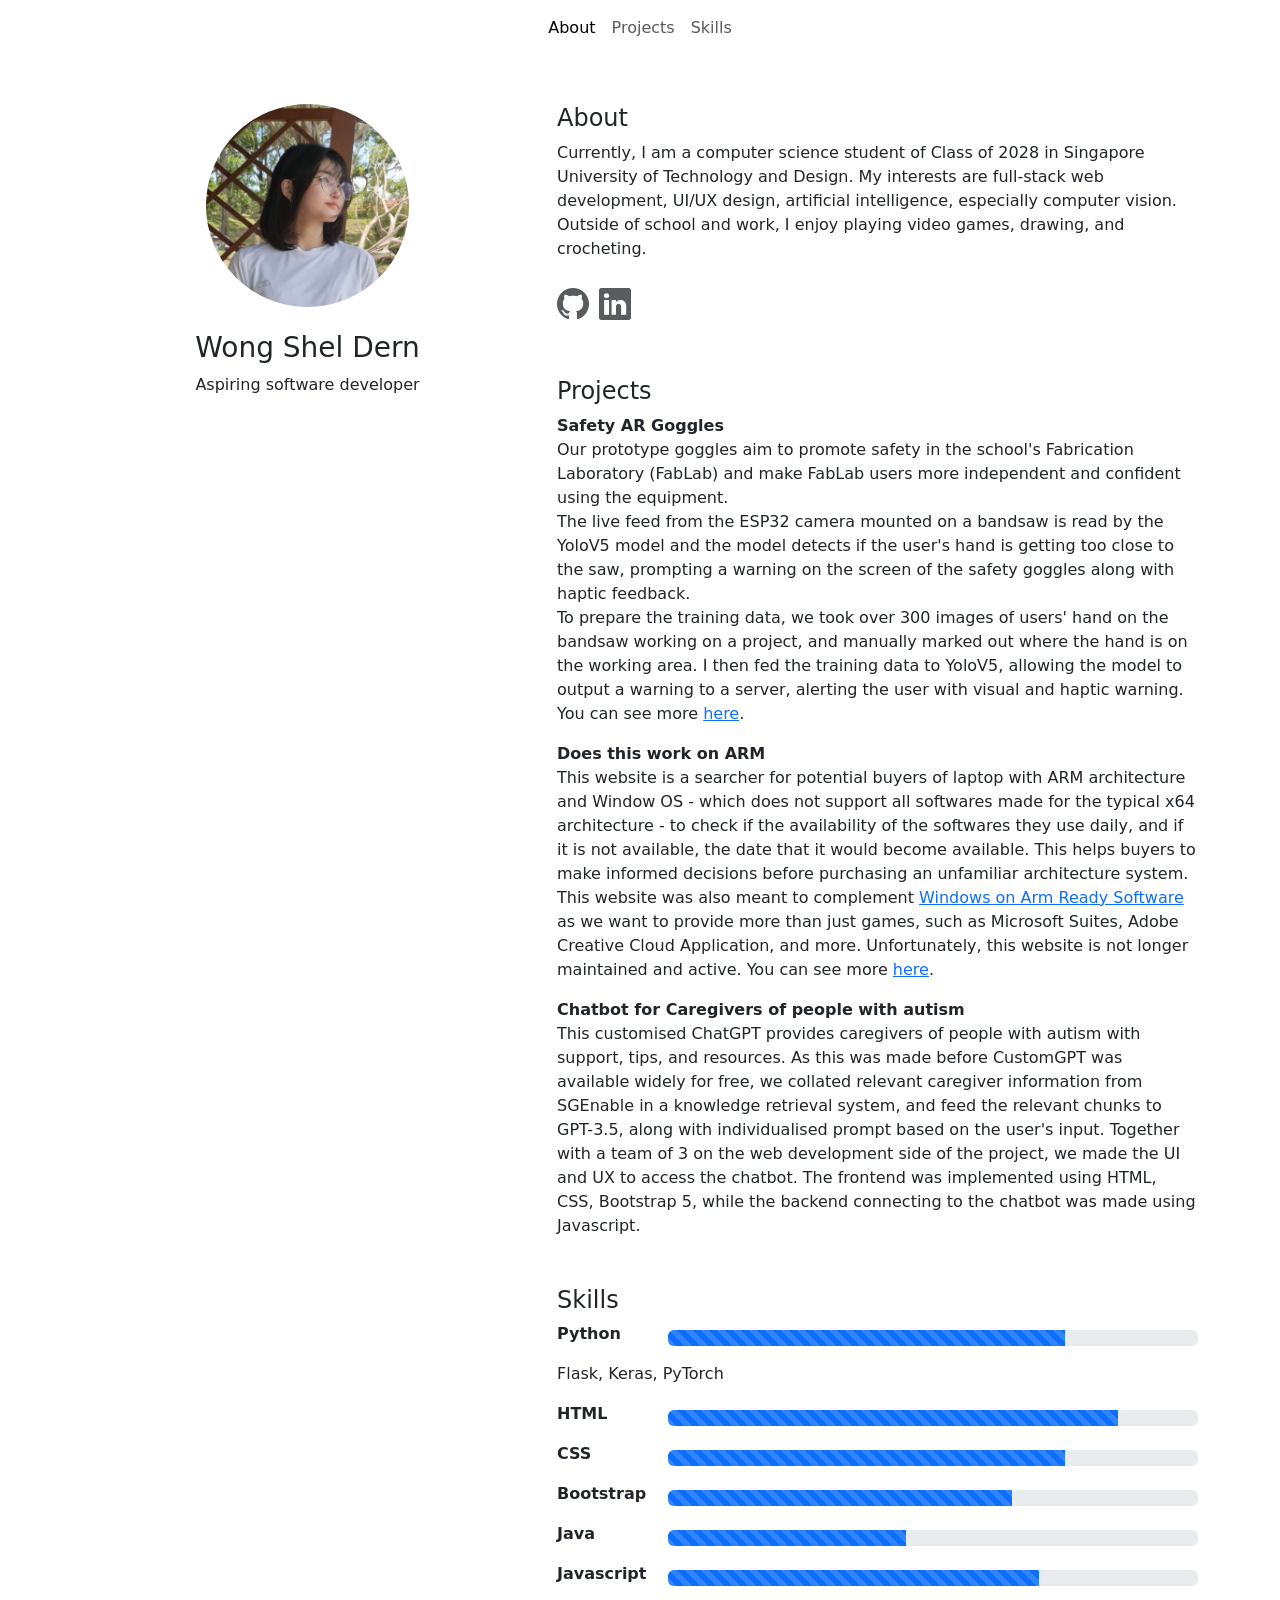
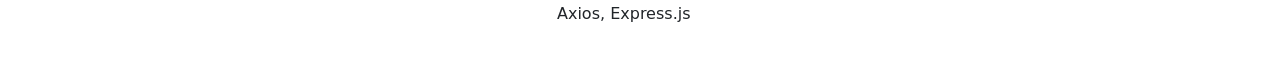
==== index.html @ 0d3db241 "moved files outside main" ====
<!doctype html>
<html lang="en">
  <head>
    <meta charset="utf-8">
    <meta name="viewport" content="width=device-width, initial-scale=1">
    <title>Shel Dern's portfolio</title>
    <link href="https://cdn.jsdelivr.net/npm/bootstrap@5.3.8/dist/css/bootstrap.min.css" rel="stylesheet" integrity="sha384-sRIl4kxILFvY47J16cr9ZwB07vP4J8+LH7qKQnuqkuIAvNWLzeN8tE5YBujZqJLB" crossorigin="anonymous">
    <link rel="stylesheet" href="https://cdn.jsdelivr.net/npm/bootstrap-icons@1.13.1/font/bootstrap-icons.min.css">
    <link href="main.css" rel="stylesheet">
</head>
  <body class="container">
    <nav class="navbar navbar-expand-lg">
        <div class="container-fluid">
            <button class="navbar-toggler" type="button" data-bs-toggle="collapse" data-bs-target="#navbarNavAltMarkup" aria-controls="navbarNavAltMarkup" aria-expanded="false" aria-label="Toggle navigation">
                <span class="navbar-toggler-icon"></span>
            </button>
            <div class="collapse navbar-collapse justify-content-center" id="navbarNavAltMarkup">
                <div class="navbar-nav">
                    <a class="nav-link active" aria-current="page" href="#About">About</a>
                    <a class="nav-link" href="#Projects">Projects</a>
                    <a class="nav-link" href="#Skills">Skills</a>
                </div>
            </div>
        </div>
    </nav>
    <div class="row mt-5">
        <div class="col-5 text-center">        
            <img src="image/port_pic.jpg" class="rounded-circle" id="profile-pic"/>
            <h3 class="pt-4">Wong Shel Dern</h3>
            <p>Aspiring software developer</p>
        </div>
        <div class="col-7">
            <div class="mb-5" id="About">
                <h4 class="h4">About</h4>
                <p>
                    Currently, I am a computer science student of Class of 2028 in Singapore University of Technology and Design. 
                    My interests are full-stack web development, UI/UX design, artificial intelligence, especially computer vision.
                    Outside of school and work, I enjoy playing video games, drawing, and crocheting.
                    <div class="pt-1 fs-2">
                        <a class="text-muted" href="https://github.com/shellelelel" target="_blank"><i class="bi bi-github"></i></a> 
                        <a class="text-muted" href="https://www.linkedin.com/in/shel-dern-wong" target="_blank"><i class="bi bi-linkedin"></i></a>
                    </div>
                </p> 
            </div>
            <div class="mb-5" id="Projects">
                <h4 class="h4">Projects</h4>
                <p class="fw-bold mb-0">Safety AR Goggles</p>
                <p>
                    Our prototype goggles aim to promote safety in the school's Fabrication Laboratory (FabLab) and 
                    make FabLab users more independent and confident using the equipment. <br> 
                    The live feed from the ESP32 camera mounted on a bandsaw is read by the YoloV5 model and the model detects if the user's hand 
                    is getting too close to the saw, prompting a warning on the screen of the safety goggles along with haptic feedback. <br>
                    To prepare the training data, we took over 300 images of users' hand on the bandsaw working on a project, 
                    and manually marked out where the hand is on the working area. I then fed the training data 
                    to YoloV5, allowing the model to output a warning to a server, alerting the user with visual and haptic warning.
                    You can see more <a href="https://github.com/shellelelel/DTI-2025/tree/model/yolov5">here</a>.

                </p>
                <p class="fw-bold mb-0">Does this work on ARM</p>
                <p>
                    This website is a searcher for potential buyers of laptop with ARM architecture and Window OS - which does not support all softwares made for the typical x64 architecture - to check
                    if the availability of the softwares they use daily, and if it is not available, the date that it would become available. This helps buyers to make informed decisions before
                    purchasing an unfamiliar architecture system. This website was also meant to complement <a href="https://www.worksonwoa.com/en/games/">Windows on Arm Ready Software</a> 
                    as we want to provide more than just games, such as Microsoft Suites, Adobe Creative Cloud Application, and more. Unfortunately, this website is not longer maintained and active.
                    You can see more <a href="https://github.com/shellelelel/windowsarmchecker-frontend.git">here</a>.
                </p>

                <p class="fw-bold mb-0">Chatbot for Caregivers of people with autism</p>
                <p>
                    This customised ChatGPT provides caregivers of people with autism with support, tips, and resources. As this was made before CustomGPT was available widely for free, we
                    collated relevant caregiver information from SGEnable in a knowledge retrieval system, and feed the relevant chunks to GPT-3.5, along with individualised prompt based on the user's
                    input. Together with a team of 3 on the web development side of the project, we made the UI and UX to access the chatbot. The frontend was implemented using HTML, CSS, Bootstrap 5,
                    while the backend connecting to the chatbot was made using Javascript. 
                </p>
            </div>
            <div class="mb-5" id="Skills">
                <h4>Skills</h4>
                <div class="row">
                    <p class="fw-bold col-2">Python</p>
                    <div class="col-10 pt-2">
                        <div class="progress " role="progressbar" aria-label="Basic example" aria-valuenow="75" aria-valuemin="0" aria-valuemax="100">
                            <div class="progress-bar progress-bar-striped progress-bar-animated" style="width: 75%"></div>
                        </div>
                    </div>
                </div>
                <p>Flask, Keras, PyTorch</p>
                <div class="row">
                    <p class="fw-bold col-2">HTML</p>
                    <div class="col-10 pt-2">
                        <div class="progress " role="progressbar" aria-label="Basic example" aria-valuenow="85" aria-valuemin="0" aria-valuemax="100">
                            <div class="progress-bar progress-bar-striped progress-bar-animated" style="width: 85%"></div>
                        </div>
                    </div>
                </div>
                <div class="row">
                    <p class="fw-bold col-2">CSS</p>
                    <div class="col-10 pt-2">
                        <div class="progress " role="progressbar" aria-label="Basic example" aria-valuenow="75" aria-valuemin="0" aria-valuemax="100">
                            <div class="progress-bar progress-bar-striped progress-bar-animated" style="width: 75%"></div>
                        </div>
                    </div>
                </div>
                <div class="row">
                    <p class="fw-bold col-2">Bootstrap</p>
                    <div class="col-10 pt-2">
                        <div class="progress " role="progressbar" aria-label="Basic example" aria-valuenow="65" aria-valuemin="0" aria-valuemax="100">
                            <div class="progress-bar progress-bar-striped progress-bar-animated" style="width: 65%"></div>
                        </div>
                    </div>
                </div>
                <div class="row">
                    <p class="fw-bold col-2">Java</p>
                    <div class="col-10 pt-2">
                        <div class="progress " role="progressbar" aria-label="Basic example" aria-valuenow="45" aria-valuemin="0" aria-valuemax="100">
                            <div class="progress-bar progress-bar-striped progress-bar-animated" style="width: 45%"></div>
                        </div>
                    </div>
                </div>
                <div class="row">
                    <p class="fw-bold col-2">Javascript</p>
                    <div class="col-10 pt-2">
                        <div class="progress " role="progressbar" aria-label="Basic example" aria-valuenow="70" aria-valuemin="0" aria-valuemax="100">
                            <div class="progress-bar progress-bar-striped progress-bar-animated" style="width: 70%"></div>
                        </div>
                    </div>
                </div>
                <p>Axios, Express.js</p>
            
            </div>
        </div>
    </div>
    <script src="https://cdn.jsdelivr.net/npm/bootstrap@5.3.8/dist/js/bootstrap.min.js" integrity="sha384-G/EV+4j2dNv+tEPo3++6LCgdCROaejBqfUeNjuKAiuXbjrxilcCdDz6ZAVfHWe1Y" crossorigin="anonymous"></script>  
</body>
</html>
---- main.css ----
#profile-pic{
    width:45%;
}
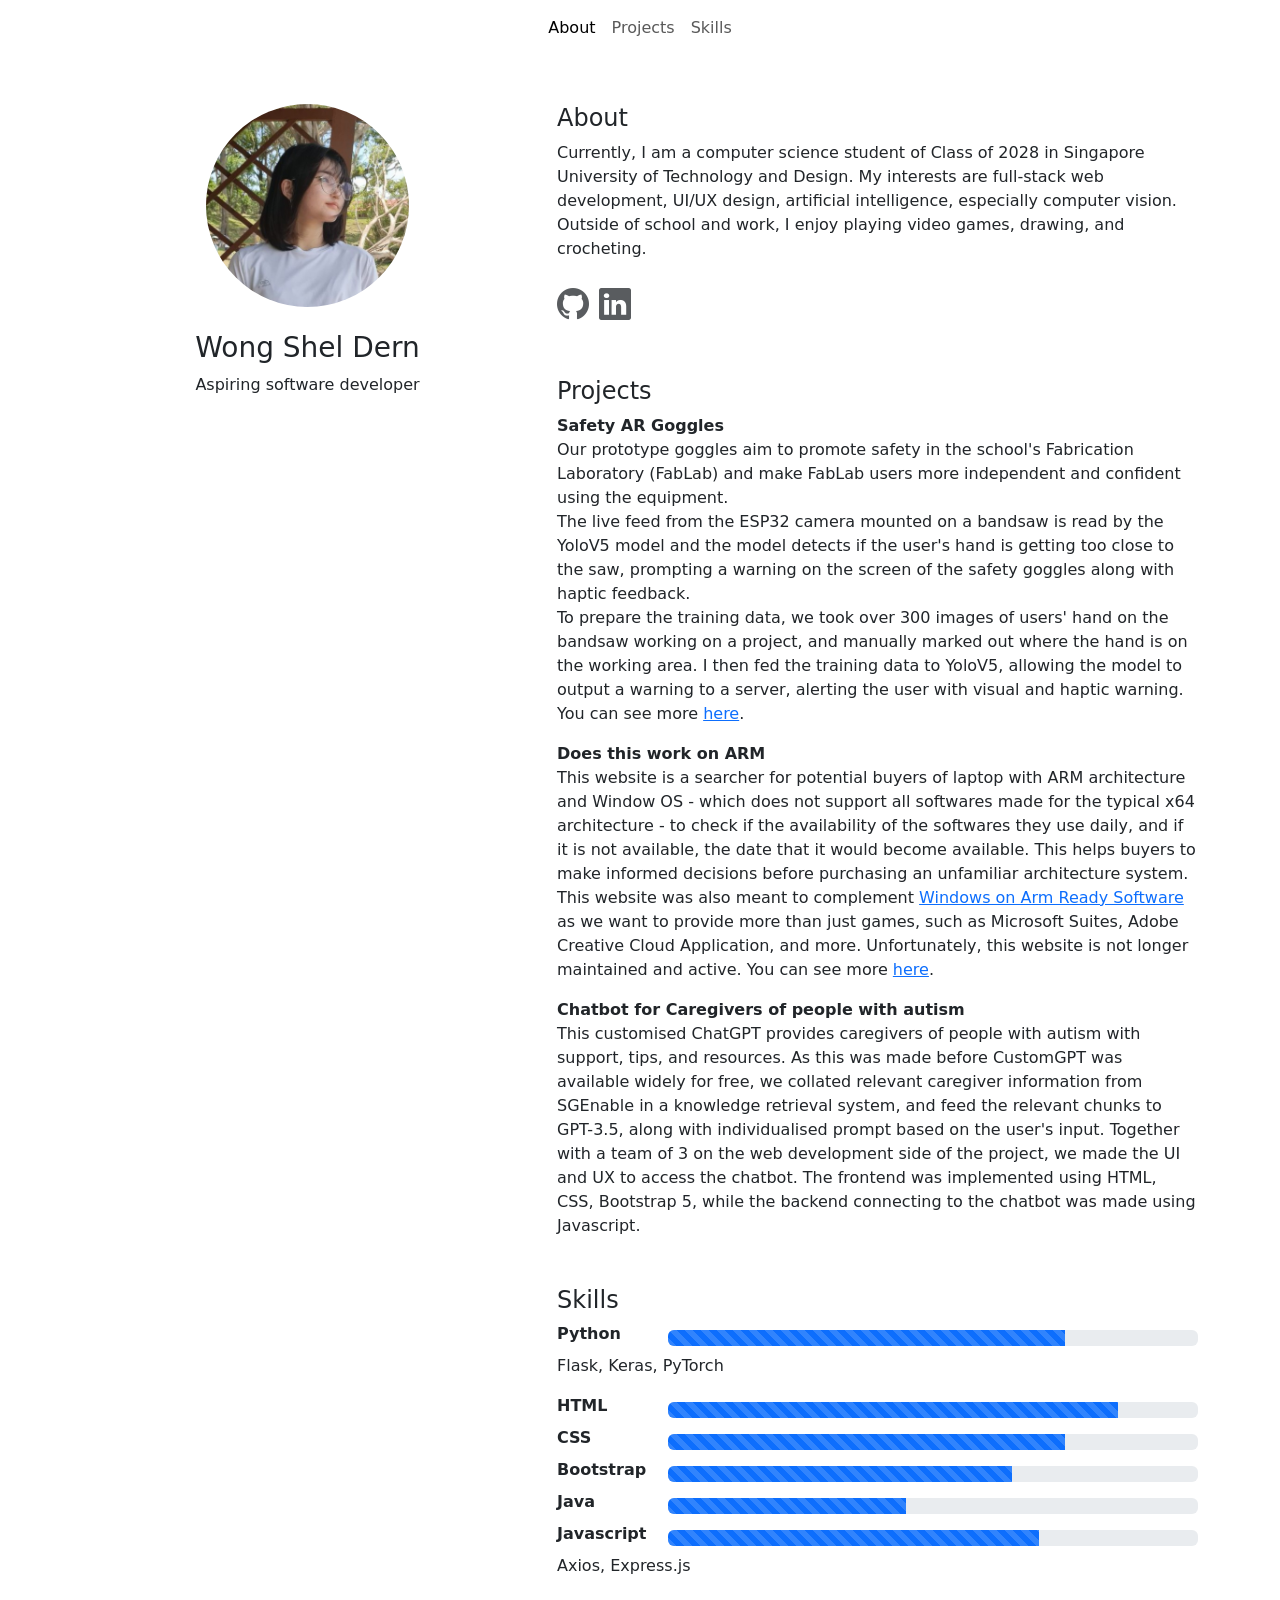
==== commit 50618466: "made site responsive to smaller screens" ====
--- a/index.html
+++ b/index.html
@@ -24,12 +24,12 @@
         </div>
     </nav>
     <div class="row mt-5">
-        <div class="col-5 text-center">        
+        <div class="col-lg-5 col-sm-12 text-center">        
             <img src="image/port_pic.jpg" class="rounded-circle" id="profile-pic"/>
             <h3 class="pt-4">Wong Shel Dern</h3>
             <p>Aspiring software developer</p>
         </div>
-        <div class="col-7">
+        <div class="col-lg-7 col-sm-12">
             <div class="mb-5" id="About">
                 <h4 class="h4">About</h4>
                 <p>
@@ -75,50 +75,50 @@
             </div>
             <div class="mb-5" id="Skills">
                 <h4>Skills</h4>
-                <div class="row">
-                    <p class="fw-bold col-2">Python</p>
-                    <div class="col-10 pt-2">
+                <div class="row mb-sm-2">
+                    <p class="fw-bold col-sm-12 col-lg-2 m-sm-0">Python</p>
+                    <div class="col-lg-10 col-sm-12 pt-lg-2">
                         <div class="progress " role="progressbar" aria-label="Basic example" aria-valuenow="75" aria-valuemin="0" aria-valuemax="100">
                             <div class="progress-bar progress-bar-striped progress-bar-animated" style="width: 75%"></div>
                         </div>
                     </div>
                 </div>
                 <p>Flask, Keras, PyTorch</p>
-                <div class="row">
-                    <p class="fw-bold col-2">HTML</p>
-                    <div class="col-10 pt-2">
+                <div class="row mb-sm-2">
+                    <p class="fw-bold col-sm-12 col-lg-2 m-sm-0">HTML</p>
+                    <div class="col-lg-10 col-sm-12 pt-lg-2">
                         <div class="progress " role="progressbar" aria-label="Basic example" aria-valuenow="85" aria-valuemin="0" aria-valuemax="100">
                             <div class="progress-bar progress-bar-striped progress-bar-animated" style="width: 85%"></div>
                         </div>
                     </div>
                 </div>
-                <div class="row">
-                    <p class="fw-bold col-2">CSS</p>
-                    <div class="col-10 pt-2">
+                <div class="row mb-sm-2">
+                    <p class="fw-bold col-sm-12 col-lg-2 m-sm-0">CSS</p>
+                    <div class="col-lg-10 col-sm-12 pt-lg-2">
                         <div class="progress " role="progressbar" aria-label="Basic example" aria-valuenow="75" aria-valuemin="0" aria-valuemax="100">
                             <div class="progress-bar progress-bar-striped progress-bar-animated" style="width: 75%"></div>
                         </div>
                     </div>
                 </div>
-                <div class="row">
-                    <p class="fw-bold col-2">Bootstrap</p>
-                    <div class="col-10 pt-2">
+                <div class="row mb-sm-2">
+                    <p class="fw-bold col-sm-12 col-lg-2 m-sm-0">Bootstrap</p>
+                    <div class="col-lg-10 col-sm-12 pt-lg-2">
                         <div class="progress " role="progressbar" aria-label="Basic example" aria-valuenow="65" aria-valuemin="0" aria-valuemax="100">
                             <div class="progress-bar progress-bar-striped progress-bar-animated" style="width: 65%"></div>
                         </div>
                     </div>
                 </div>
-                <div class="row">
-                    <p class="fw-bold col-2">Java</p>
-                    <div class="col-10 pt-2">
+                <div class="row mb-sm-2">
+                    <p class="fw-bold col-sm-12 col-lg-2 m-sm-0">Java</p>
+                    <div class="col-lg-10 col-sm-12 pt-lg-2">
                         <div class="progress " role="progressbar" aria-label="Basic example" aria-valuenow="45" aria-valuemin="0" aria-valuemax="100">
                             <div class="progress-bar progress-bar-striped progress-bar-animated" style="width: 45%"></div>
                         </div>
                     </div>
                 </div>
-                <div class="row">
-                    <p class="fw-bold col-2">Javascript</p>
-                    <div class="col-10 pt-2">
+                <div class="row mb-sm-2">
+                    <p class="fw-bold col-sm-12 col-lg-2 m-sm-0">Javascript</p>
+                    <div class="col-lg-10 col-sm-12 pt-lg-2">
                         <div class="progress " role="progressbar" aria-label="Basic example" aria-valuenow="70" aria-valuemin="0" aria-valuemax="100">
                             <div class="progress-bar progress-bar-striped progress-bar-animated" style="width: 70%"></div>
                         </div>
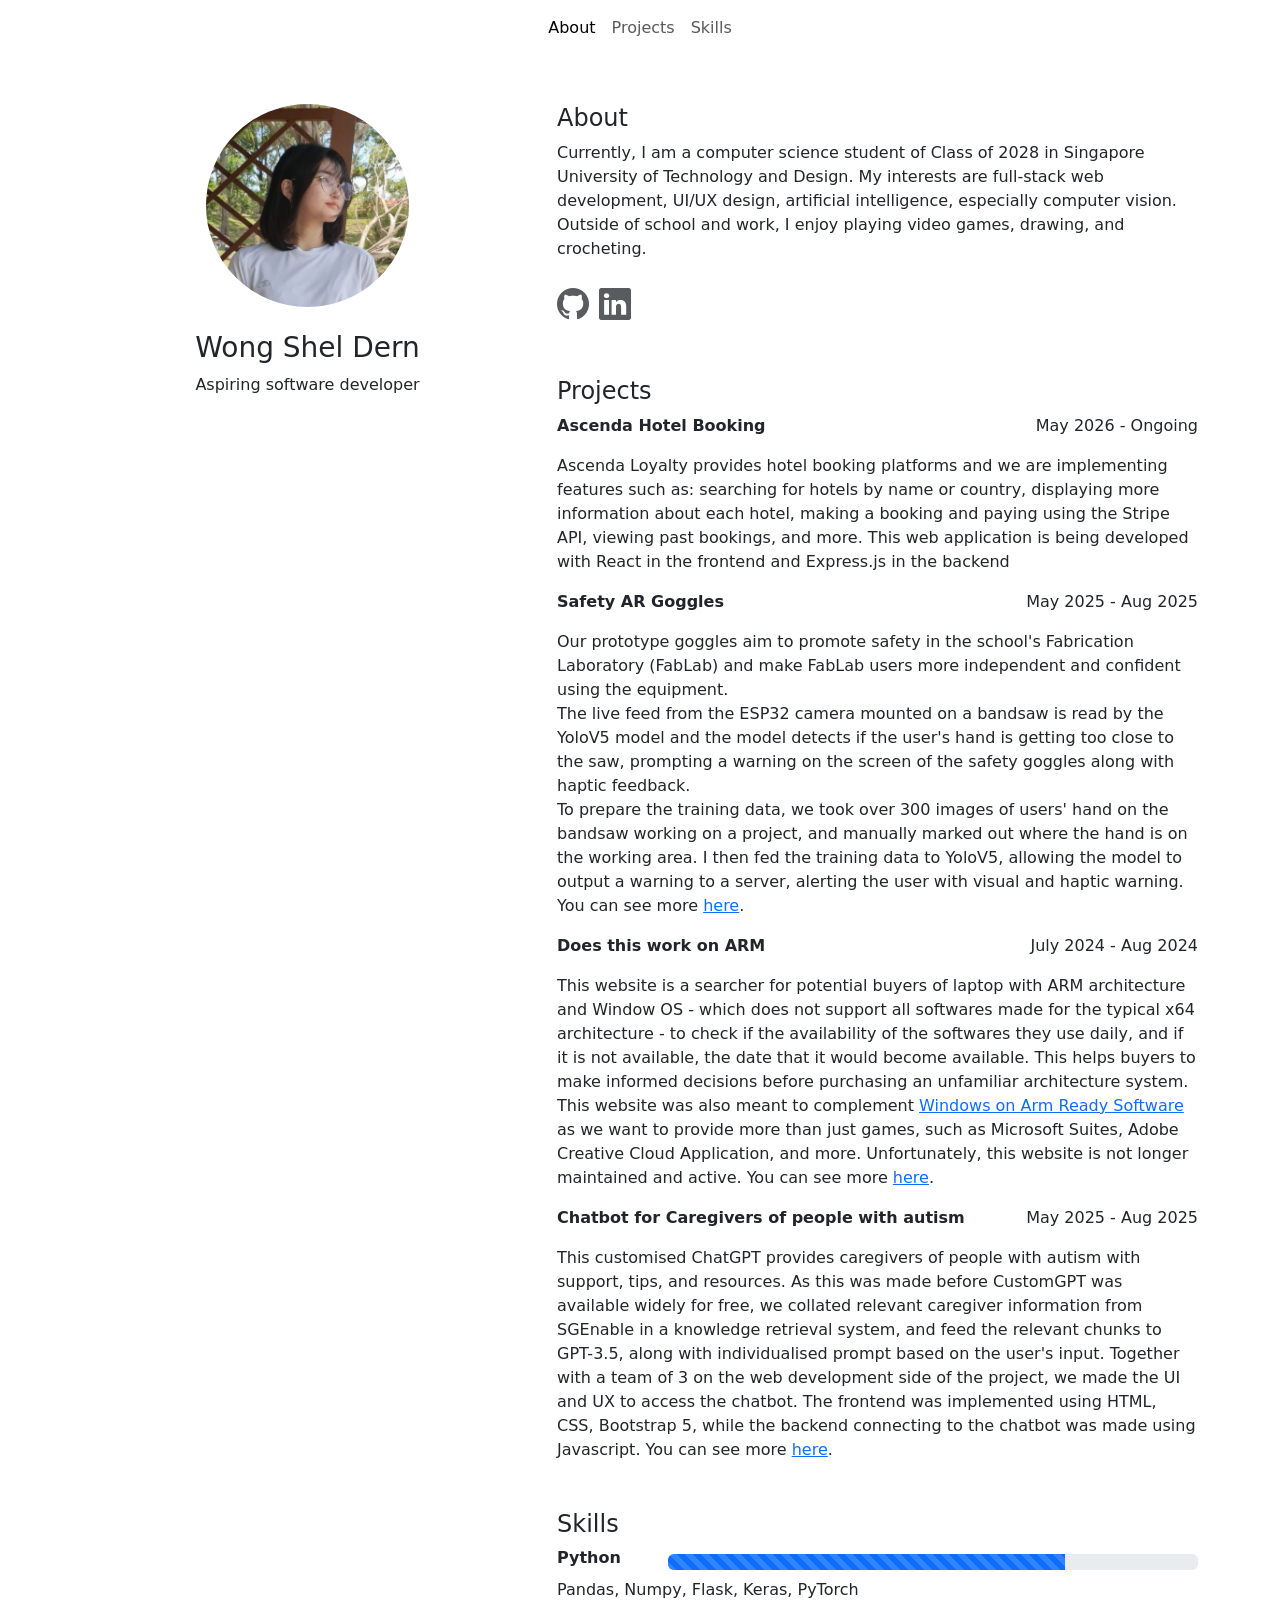
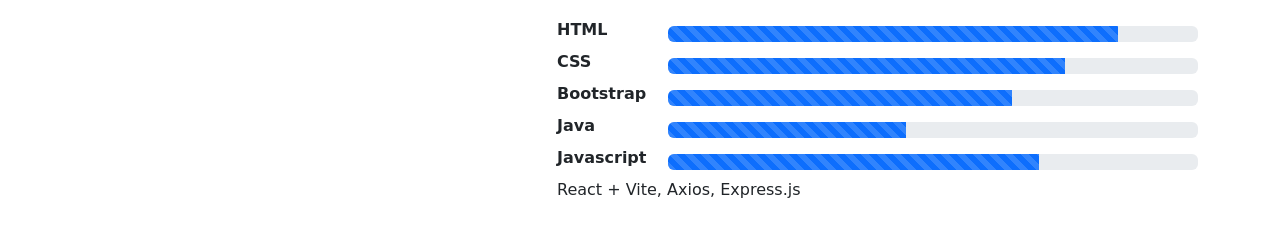
==== commit 8cc7b219: "Added new project and updated old projects to have more details" ====
--- a/index.html
+++ b/index.html
@@ -44,7 +44,25 @@
             </div>
             <div class="mb-5" id="Projects">
                 <h4 class="h4">Projects</h4>
-                <p class="fw-bold mb-0">Safety AR Goggles</p>
+                <div class="d-flex justify-content-between">
+                    <p class="fw-bold mb-0" data-bs-toggle="modal" data-bs-target="#hotelModal" style="cursor: pointer;">
+                        Ascenda Hotel Booking
+                    </p>
+                    <p>May 2026 - Ongoing</p>
+                </div>
+                <p>
+                    Ascenda Loyalty provides hotel booking platforms and we are implementing features such as:
+                    searching for hotels by name or country,
+                    displaying more information about each hotel,
+                    making a booking and paying using the Stripe API,
+                    viewing past bookings, and more. This web application is being developed with React in the frontend and Express.js in the backend
+                </p>
+                <div class="d-flex justify-content-between">
+                    <p class="fw-bold mb-0" data-bs-toggle="modal" data-bs-target="#gogglesModal" style="cursor: pointer;">
+                        Safety AR Goggles
+                    </p>
+                    <p>May 2025 - Aug 2025</p>
+                </div>
                 <p>
                     Our prototype goggles aim to promote safety in the school's Fabrication Laboratory (FabLab) and 
                     make FabLab users more independent and confident using the equipment. <br> 
@@ -56,7 +74,12 @@
                     You can see more <a href="https://github.com/shellelelel/DTI-2025/tree/model/yolov5">here</a>.
 
                 </p>
-                <p class="fw-bold mb-0">Does this work on ARM</p>
+                <div class="d-flex justify-content-between">
+                    <p class="fw-bold mb-0" data-bs-toggle="modal" data-bs-target="#armModal" style="cursor: pointer;">
+                        Does this work on ARM
+                    </p>
+                    <p>July 2024 - Aug 2024</p>
+                </div>
                 <p>
                     This website is a searcher for potential buyers of laptop with ARM architecture and Window OS - which does not support all softwares made for the typical x64 architecture - to check
                     if the availability of the softwares they use daily, and if it is not available, the date that it would become available. This helps buyers to make informed decisions before
@@ -64,13 +87,18 @@
                     as we want to provide more than just games, such as Microsoft Suites, Adobe Creative Cloud Application, and more. Unfortunately, this website is not longer maintained and active.
                     You can see more <a href="https://github.com/shellelelel/windowsarmchecker-frontend.git">here</a>.
                 </p>
-
-                <p class="fw-bold mb-0">Chatbot for Caregivers of people with autism</p>
+                <div class="d-flex justify-content-between">
+                    <p class="fw-bold mb-0"  data-bs-toggle="modal" data-bs-target="#chatbotModal">
+                        Chatbot for Caregivers of people with autism
+                    </p>
+                    <p>May 2025 - Aug 2025</p>
+                </div>
                 <p>
                     This customised ChatGPT provides caregivers of people with autism with support, tips, and resources. As this was made before CustomGPT was available widely for free, we
                     collated relevant caregiver information from SGEnable in a knowledge retrieval system, and feed the relevant chunks to GPT-3.5, along with individualised prompt based on the user's
                     input. Together with a team of 3 on the web development side of the project, we made the UI and UX to access the chatbot. The frontend was implemented using HTML, CSS, Bootstrap 5,
-                    while the backend connecting to the chatbot was made using Javascript. 
+                    while the backend connecting to the chatbot was made using Javascript.
+                    You can see more <a href="https://github.com/shellelelel/fyp-group-3A61" target="_blank">here</a>.
                 </p>
             </div>
             <div class="mb-5" id="Skills">
@@ -83,7 +111,7 @@
                         </div>
                     </div>
                 </div>
-                <p>Flask, Keras, PyTorch</p>
+                <p>Pandas, Numpy, Flask, Keras, PyTorch</p>
                 <div class="row mb-sm-2">
                     <p class="fw-bold col-sm-12 col-lg-2 m-sm-0">HTML</p>
                     <div class="col-lg-10 col-sm-12 pt-lg-2">
@@ -124,11 +152,159 @@
                         </div>
                     </div>
                 </div>
-                <p>Axios, Express.js</p>
+                <p>React + Vite, Axios, Express.js</p>
             
             </div>
         </div>
     </div>
+
+    <div class="modal modal-xl"  id="gogglesModal" tabindex="-1" aria-labelledby="gogglesModalLabel" aria-hidden="true">
+        <div class="modal-dialog modal-dialog-scrollable">
+            <div class="modal-content">
+                <div class="modal-header">
+                    <p class="modal-title">Safety AR Goggles</p>
+                    <button type="button" class="btn-close" data-bs-dismiss="modal" aria-label="Close"></button>
+                </div>
+                <div class="modal-body">
+                    <h3>Problem Statement</h3>
+                    <p>How can we make the Fabrication Laboratory safer and more independent for users to operate equipment?</p>
+                    <div id="dtiCarousel" class="carousel slide carousel-dark">
+                        <div class="carousel-inner">
+                            <div class="carousel-item active">
+                                <img src="image/dticriticalimg.png" class="d-block w-100" alt="Critical image of the Safety Goggles">
+                            </div>
+                            <div class="carousel-item">
+                                <img src="image/dti.png" class="d-block w-100" alt="Overview of project">
+                            </div>
+                            <div class="carousel-item">
+                                <img src="image/dti_irl.jpg" class="d-block w-100" alt="Our project showcased in the school's library">
+                            </div>
+                        </div>
+                        <button class="carousel-control-prev" type="button" data-bs-target="#dtiCarousel" data-bs-slide="prev">
+                            <span class="carousel-control-prev-icon" aria-hidden="true"></span>
+                            <span class="visually-hidden">Previous</span>
+                        </button>
+                        <button class="carousel-control-next" type="button" data-bs-target="#dtiCarousel" data-bs-slide="next">
+                            <span class="carousel-control-next-icon" aria-hidden="true"></span>
+                            <span class="visually-hidden">Next</span>
+                        </button>
+                        </div>
+                    <h3>Project Background</h3>
+                    <p>This project was developed to promote safety in the school's Fabrication Laboratory (FabLab) and make FabLab users more independent and confident using the equipment. 
+                    The prototype goggles utilize computer vision to detect hazardous situations in real-time and alert users immediately.</p>
+                    <h3>Tech Stack</h3>
+                    <p>Hardware: ESP32 camera</p>
+                    <p>Machine Learning: YoloV5 for object detection</p>
+                    <p>Alert System: Visual and haptic feedback</p>
+                    <h3>How It Works</h3>
+                    <p>The live feed from the ESP32 camera mounted on a bandsaw is read by the YoloV5 model. The model detects if the user's hand 
+                    is getting too close to the saw, prompting a warning on the screen of the safety goggles along with haptic feedback behind the ears.</p>
+                    <h3>Development Process</h3>
+                    <ul>
+                        <li>Collected over 300 images of users' hands on the bandsaw working on projects</li>
+                        <li>Manually annotated images to mark hand locations on the working area</li>
+                        <li>Trained YoloV5 model with the annotated dataset</li>
+                        <li>Integrated model output with server to alert users with visual and haptic warnings</li>
+                    </ul>
+                    <p>You can see more <a href="https://github.com/shellelelel/DTI-2025/tree/model/yolov5" target="_blank">here</a>.</p>
+                </div>
+            </div>
+        </div>
+    </div>
+
+    <div class="modal modal-xl"  id="armModal" tabindex="-1" aria-labelledby="armModalLabel" aria-hidden="true">
+        <div class="modal-dialog modal-dialog-scrollable">
+            <div class="modal-content">
+                <div class="modal-header">
+                    <p class="modal-title" id="armModalLabel">Does this work on ARM</p>
+                    <button type="button" class="btn-close" data-bs-dismiss="modal" aria-label="Close"></button>
+                </div>
+                <div class="modal-body">
+                    <h3>Problem Statement</h3>
+                    <p>How can buyers of ARM-based Windows laptops determine software compatibility before making a purchase?</p>
+                    <h3>Project Background</h3>
+                    <p>This website is a searcher for potential buyers of laptops with ARM architecture and Windows OS. ARM-based Windows devices don't support all software made for the typical x64 architecture, 
+                    which can be a significant barrier to adoption. This tool helps buyers check the availability of the software they use daily and find out when unavailable software will become available.</p>
+                    <h3>Purpose</h3>
+                    <p>This project was designed to complement <a href="https://www.worksonwoa.com/en/games/" target="_blank">Windows on Arm Ready Software</a>. While that site had initially focused primarily on games, 
+                    this project aimed to provide more comprehensive coverage including Microsoft Suites, Adobe Creative Cloud applications, and more.</p>
+                    <h3>Tech Stack</h3>
+                    <p>Frontend: HTML, CSS, JavaScript</p>
+                    <p>Backend: Python to read the Excel sheet containing list of applications</p>
+                    <h3>Status</h3>
+                    <p>Currently, this website's development has ceased as the original site has expanded to showcase more software categories. 
+                        However, it served as a valuable resource during the early adoption phase of ARM-based Windows laptops.</p>
+                    <p>You can see more <a href="https://github.com/shellelelel/windowsarmchecker-frontend.git" target="_blank">here</a>.</p>
+                </div>
+            </div>
+        </div>
+    </div>
+
+    <div class="modal modal-xl" id="hotelModal" tabindex="-1" aria-labelledby="hotelModalLabel" aria-hidden="true">
+        <div class="modal-dialog modal-dialog-scrollable">
+            <div class="modal-content">
+                <div class="modal-header">
+                    <p class="modal-title" id="hotelModalLabel">Ascenda Hotel Booking</p>
+                    <button type="button" class="btn-close" data-bs-dismiss="modal" aria-label="Close"></button>
+                </div>
+                <div class="modal-body">
+                    <h3>Problem Statement</h3>
+                    <p>How can Ascenda Loyalty provide a fast and intuitive hotel booking experience with search, booking, and payment features?</p>
+                    <h3>Project Background</h3>
+                    <p>This project is part of the Ascenda Loyalty platform. It allows users to search for hotels, view details, make bookings, and pay with Stripe. The goal is to create a full-featured hotel booking web application that supports hotel discovery and reservation management.</p>
+                    <h3>Features</h3>
+                    <ul>
+                        <li>Search for hotels by name or country</li>
+                        <li>Display hotel details and available room options</li>
+                        <li>Book hotels and complete payments using Stripe</li>
+                        <li>View past bookings and manage reservations</li>
+                    </ul>
+                    <h3>Tech Stack</h3>
+                    <p>Frontend: React with Vite</p>
+                    <p>Backend: Express.js</p>
+                    <p>Payments: Stripe API</p>
+                    <h3>Status</h3>
+                    <p>The application is currently under development and continues to receive new features that improve hotel search, booking flow, and payment handling.</p>
+                </div>
+            </div>
+        </div>
+    </div>
+
+    <div class="modal modal-xl"  id="chatbotModal" tabindex="-1" aria-labelledby="gogglesModalLabel" aria-hidden="true">
+        <div class="modal-dialog modal-dialog-scrollable">
+            <div class="modal-content">
+                <div class="modal-header">
+                    <p class="modal-title">Chatbot for Caregivers of people with autism</p>
+                    <button type="button" class="btn-close" data-bs-dismiss="modal" aria-label="Close"></button>
+                </div>
+                <div class="modal-body">
+                    <h3>Problem Statement</h3>
+                    <p>How can we provide caregivers of people with disability with a one-stop centre for information on caring for themselves and their patient or kin?</p>
+                    <img src="image/chatbotui.png" class="demo-pic"/>
+                    <h3>Project Background</h3>
+                    <p>For my final year project in polytechnic, my group collaborated with SG Enable to create a chatbot to assist caregivers of individuals with autism<br>
+                        Despite its name, all is welcomed to use the chatbot to learn more about providing care to people with autism or demystify autism. The main goal of
+                    this chatbot is to help caregivers retrieve information needed for their patient quickly. 
+                    Without this chatbot, caregivers have to navigate the Enabling Guide by SG Enable, 
+                    which is comprehensive but can be troublesome to navigate if the user did not know where to look</p>
+                    <h3>Tech Stack</h3>
+                    <p>Frontend: Vanilla JS, HTML, CSS, Bootstrap 5</p>
+                    <p>Backend: Express.js</p>
+                    <p>Chatbot: Python</p>
+                    <h3>More about the project</h3>
+                    <p>Beyond the chatting interface, the website includes:</p>
+                    <ul>
+                        <li>Calendar for task tracking for busy caretakers</li>
+                        <li>Collection of user saved chatbot responses</li>
+                        <li>Speech to text for input</li>
+                        <li>Rating of responses + feedback channel</li>
+                        <li>Editing of query + pagination of response versions</li>
+                    </ul>
+                </div>
+            </div>
+        </div>
+    </div>
+ 
     <script src="https://cdn.jsdelivr.net/npm/bootstrap@5.3.8/dist/js/bootstrap.min.js" integrity="sha384-G/EV+4j2dNv+tEPo3++6LCgdCROaejBqfUeNjuKAiuXbjrxilcCdDz6ZAVfHWe1Y" crossorigin="anonymous"></script>  
 </body>
 </html>
--- a/main.css
+++ b/main.css
@@ -1,3 +1,12 @@
 #profile-pic{
     width:45%;
+}
+
+.demo-pic{
+    width: 50%;
+}
+
+.carousel-item img {
+  height: 400px;
+  object-fit: contain; 
 }
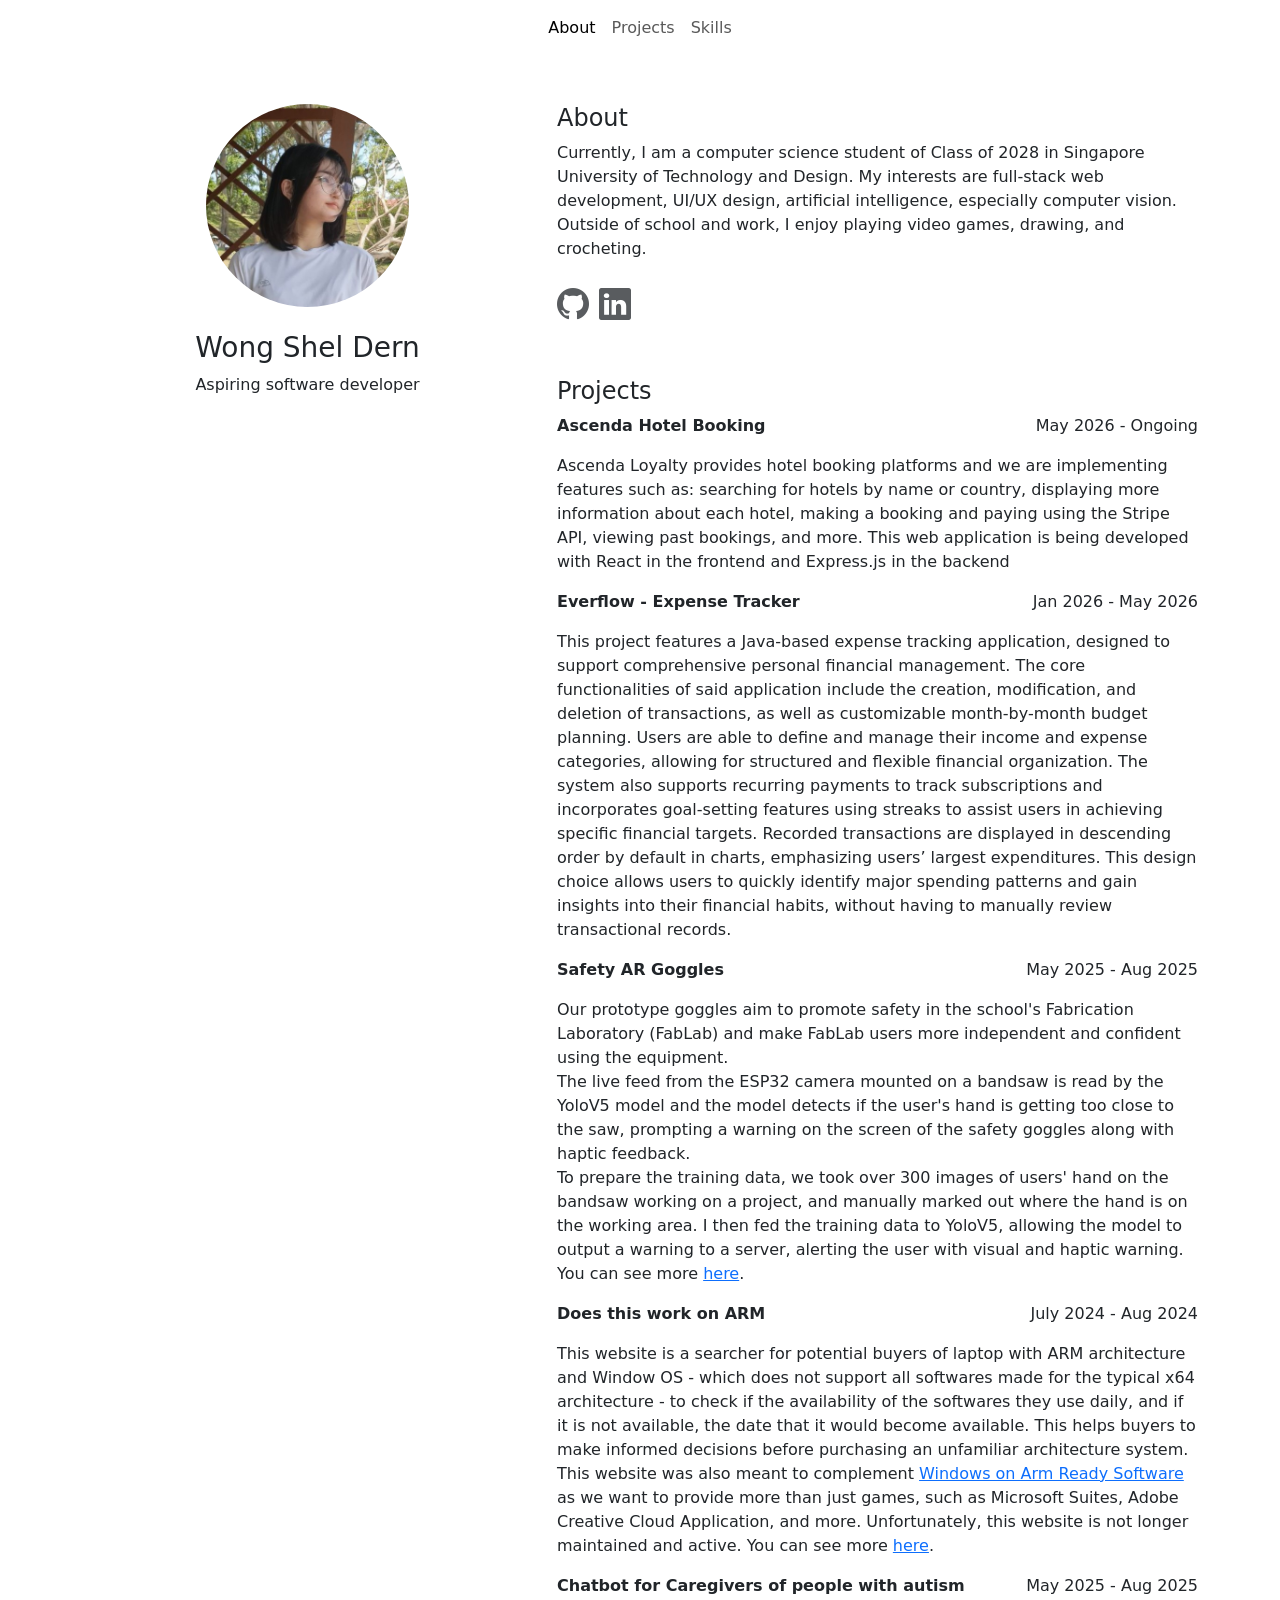
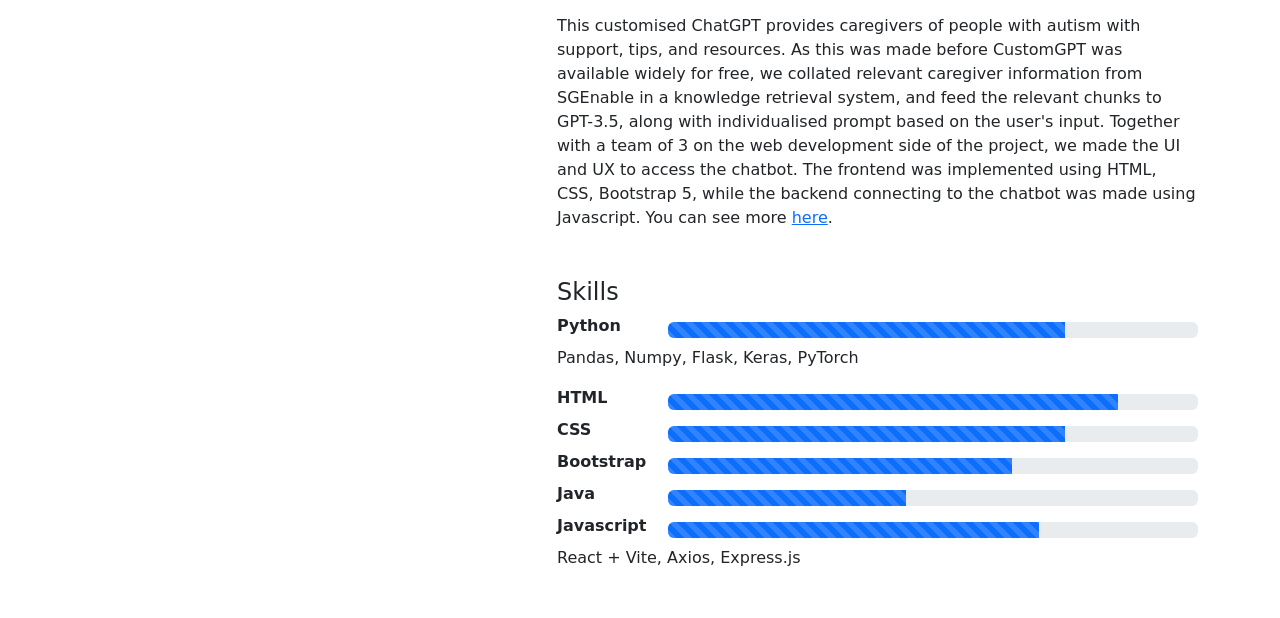
==== commit e40c8696: "tidied up image folder and added everflow" ====
--- a/index.html
+++ b/index.html
@@ -1,17 +1,21 @@
 <!doctype html>
 <html lang="en">
-  <head>
+
+<head>
     <meta charset="utf-8">
     <meta name="viewport" content="width=device-width, initial-scale=1">
     <title>Shel Dern's portfolio</title>
-    <link href="https://cdn.jsdelivr.net/npm/bootstrap@5.3.8/dist/css/bootstrap.min.css" rel="stylesheet" integrity="sha384-sRIl4kxILFvY47J16cr9ZwB07vP4J8+LH7qKQnuqkuIAvNWLzeN8tE5YBujZqJLB" crossorigin="anonymous">
+    <link href="https://cdn.jsdelivr.net/npm/bootstrap@5.3.8/dist/css/bootstrap.min.css" rel="stylesheet"
+        integrity="sha384-sRIl4kxILFvY47J16cr9ZwB07vP4J8+LH7qKQnuqkuIAvNWLzeN8tE5YBujZqJLB" crossorigin="anonymous">
     <link rel="stylesheet" href="https://cdn.jsdelivr.net/npm/bootstrap-icons@1.13.1/font/bootstrap-icons.min.css">
     <link href="main.css" rel="stylesheet">
 </head>
-  <body class="container">
+
+<body class="container">
     <nav class="navbar navbar-expand-lg">
         <div class="container-fluid">
-            <button class="navbar-toggler" type="button" data-bs-toggle="collapse" data-bs-target="#navbarNavAltMarkup" aria-controls="navbarNavAltMarkup" aria-expanded="false" aria-label="Toggle navigation">
+            <button class="navbar-toggler" type="button" data-bs-toggle="collapse" data-bs-target="#navbarNavAltMarkup"
+                aria-controls="navbarNavAltMarkup" aria-expanded="false" aria-label="Toggle navigation">
                 <span class="navbar-toggler-icon"></span>
             </button>
             <div class="collapse navbar-collapse justify-content-center" id="navbarNavAltMarkup">
@@ -24,8 +28,8 @@
         </div>
     </nav>
     <div class="row mt-5">
-        <div class="col-lg-5 col-sm-12 text-center">        
-            <img src="image/port_pic.jpg" class="rounded-circle" id="profile-pic"/>
+        <div class="col-lg-5 col-sm-12 text-center">
+            <img src="image/port_pic.jpg" class="rounded-circle" id="profile-pic" />
             <h3 class="pt-4">Wong Shel Dern</h3>
             <p>Aspiring software developer</p>
         </div>
@@ -33,19 +37,24 @@
             <div class="mb-5" id="About">
                 <h4 class="h4">About</h4>
                 <p>
-                    Currently, I am a computer science student of Class of 2028 in Singapore University of Technology and Design. 
-                    My interests are full-stack web development, UI/UX design, artificial intelligence, especially computer vision.
+                    Currently, I am a computer science student of Class of 2028 in Singapore University of Technology
+                    and Design.
+                    My interests are full-stack web development, UI/UX design, artificial intelligence, especially
+                    computer vision.
                     Outside of school and work, I enjoy playing video games, drawing, and crocheting.
-                    <div class="pt-1 fs-2">
-                        <a class="text-muted" href="https://github.com/shellelelel" target="_blank"><i class="bi bi-github"></i></a> 
-                        <a class="text-muted" href="https://www.linkedin.com/in/shel-dern-wong" target="_blank"><i class="bi bi-linkedin"></i></a>
-                    </div>
-                </p> 
+                <div class="pt-1 fs-2">
+                    <a class="text-muted" href="https://github.com/shellelelel" target="_blank"><i
+                            class="bi bi-github"></i></a>
+                    <a class="text-muted" href="https://www.linkedin.com/in/shel-dern-wong" target="_blank"><i
+                            class="bi bi-linkedin"></i></a>
+                </div>
+                </p>
             </div>
             <div class="mb-5" id="Projects">
                 <h4 class="h4">Projects</h4>
                 <div class="d-flex justify-content-between">
-                    <p class="fw-bold mb-0" data-bs-toggle="modal" data-bs-target="#hotelModal" style="cursor: pointer;">
+                    <p class="fw-bold mb-0" data-bs-toggle="modal" data-bs-target="#hotelModal"
+                        style="cursor: pointer;">
                         Ascenda Hotel Booking
                     </p>
                     <p>May 2026 - Ongoing</p>
@@ -55,22 +64,48 @@
                     searching for hotels by name or country,
                     displaying more information about each hotel,
                     making a booking and paying using the Stripe API,
-                    viewing past bookings, and more. This web application is being developed with React in the frontend and Express.js in the backend
+                    viewing past bookings, and more. This web application is being developed with React in the frontend
+                    and Express.js in the backend
                 </p>
                 <div class="d-flex justify-content-between">
-                    <p class="fw-bold mb-0" data-bs-toggle="modal" data-bs-target="#gogglesModal" style="cursor: pointer;">
+                    <p class="fw-bold mb-0" data-bs-toggle="modal" data-bs-target="#everflowModal"
+                        style="cursor: pointer;">
+                        Everflow - Expense Tracker
+                    </p>
+                    <p>Jan 2026 - May 2026</p>
+                </div>
+                <p>
+                    This project features a Java-based expense tracking application, designed to support comprehensive
+                    personal financial management. The core functionalities of said application include the creation,
+                    modification, and deletion of transactions, as well as customizable month-by-month budget planning.
+                    Users are able to define and manage their income and expense categories, allowing for structured and
+                    flexible financial organization. The system also supports recurring payments to track subscriptions
+                    and incorporates goal-setting features using streaks to assist users in achieving specific financial
+                    targets.
+                    Recorded transactions are displayed in descending order by default in charts, emphasizing users’
+                    largest expenditures. This design choice allows users to quickly identify major spending patterns
+                    and gain insights into their financial habits, without having to manually review transactional
+                    records.
+                </p>
+                <div class="d-flex justify-content-between">
+                    <p class="fw-bold mb-0" data-bs-toggle="modal" data-bs-target="#gogglesModal"
+                        style="cursor: pointer;">
                         Safety AR Goggles
                     </p>
                     <p>May 2025 - Aug 2025</p>
                 </div>
                 <p>
-                    Our prototype goggles aim to promote safety in the school's Fabrication Laboratory (FabLab) and 
-                    make FabLab users more independent and confident using the equipment. <br> 
-                    The live feed from the ESP32 camera mounted on a bandsaw is read by the YoloV5 model and the model detects if the user's hand 
-                    is getting too close to the saw, prompting a warning on the screen of the safety goggles along with haptic feedback. <br>
-                    To prepare the training data, we took over 300 images of users' hand on the bandsaw working on a project, 
-                    and manually marked out where the hand is on the working area. I then fed the training data 
-                    to YoloV5, allowing the model to output a warning to a server, alerting the user with visual and haptic warning.
+                    Our prototype goggles aim to promote safety in the school's Fabrication Laboratory (FabLab) and
+                    make FabLab users more independent and confident using the equipment. <br>
+                    The live feed from the ESP32 camera mounted on a bandsaw is read by the YoloV5 model and the model
+                    detects if the user's hand
+                    is getting too close to the saw, prompting a warning on the screen of the safety goggles along with
+                    haptic feedback. <br>
+                    To prepare the training data, we took over 300 images of users' hand on the bandsaw working on a
+                    project,
+                    and manually marked out where the hand is on the working area. I then fed the training data
+                    to YoloV5, allowing the model to output a warning to a server, alerting the user with visual and
+                    haptic warning.
                     You can see more <a href="https://github.com/shellelelel/DTI-2025/tree/model/yolov5">here</a>.
 
                 </p>
@@ -81,22 +116,29 @@
                     <p>July 2024 - Aug 2024</p>
                 </div>
                 <p>
-                    This website is a searcher for potential buyers of laptop with ARM architecture and Window OS - which does not support all softwares made for the typical x64 architecture - to check
-                    if the availability of the softwares they use daily, and if it is not available, the date that it would become available. This helps buyers to make informed decisions before
-                    purchasing an unfamiliar architecture system. This website was also meant to complement <a href="https://www.worksonwoa.com/en/games/">Windows on Arm Ready Software</a> 
-                    as we want to provide more than just games, such as Microsoft Suites, Adobe Creative Cloud Application, and more. Unfortunately, this website is not longer maintained and active.
+                    This website is a searcher for potential buyers of laptop with ARM architecture and Window OS -
+                    which does not support all softwares made for the typical x64 architecture - to check
+                    if the availability of the softwares they use daily, and if it is not available, the date that it
+                    would become available. This helps buyers to make informed decisions before
+                    purchasing an unfamiliar architecture system. This website was also meant to complement <a
+                        href="https://www.worksonwoa.com/en/games/">Windows on Arm Ready Software</a>
+                    as we want to provide more than just games, such as Microsoft Suites, Adobe Creative Cloud
+                    Application, and more. Unfortunately, this website is not longer maintained and active.
                     You can see more <a href="https://github.com/shellelelel/windowsarmchecker-frontend.git">here</a>.
                 </p>
                 <div class="d-flex justify-content-between">
-                    <p class="fw-bold mb-0"  data-bs-toggle="modal" data-bs-target="#chatbotModal">
+                    <p class="fw-bold mb-0" data-bs-toggle="modal" data-bs-target="#chatbotModal">
                         Chatbot for Caregivers of people with autism
                     </p>
                     <p>May 2025 - Aug 2025</p>
                 </div>
                 <p>
-                    This customised ChatGPT provides caregivers of people with autism with support, tips, and resources. As this was made before CustomGPT was available widely for free, we
-                    collated relevant caregiver information from SGEnable in a knowledge retrieval system, and feed the relevant chunks to GPT-3.5, along with individualised prompt based on the user's
-                    input. Together with a team of 3 on the web development side of the project, we made the UI and UX to access the chatbot. The frontend was implemented using HTML, CSS, Bootstrap 5,
+                    This customised ChatGPT provides caregivers of people with autism with support, tips, and resources.
+                    As this was made before CustomGPT was available widely for free, we
+                    collated relevant caregiver information from SGEnable in a knowledge retrieval system, and feed the
+                    relevant chunks to GPT-3.5, along with individualised prompt based on the user's
+                    input. Together with a team of 3 on the web development side of the project, we made the UI and UX
+                    to access the chatbot. The frontend was implemented using HTML, CSS, Bootstrap 5,
                     while the backend connecting to the chatbot was made using Javascript.
                     You can see more <a href="https://github.com/shellelelel/fyp-group-3A61" target="_blank">here</a>.
                 </p>
@@ -106,8 +148,10 @@
                 <div class="row mb-sm-2">
                     <p class="fw-bold col-sm-12 col-lg-2 m-sm-0">Python</p>
                     <div class="col-lg-10 col-sm-12 pt-lg-2">
-                        <div class="progress " role="progressbar" aria-label="Basic example" aria-valuenow="75" aria-valuemin="0" aria-valuemax="100">
-                            <div class="progress-bar progress-bar-striped progress-bar-animated" style="width: 75%"></div>
+                        <div class="progress " role="progressbar" aria-label="Basic example" aria-valuenow="75"
+                            aria-valuemin="0" aria-valuemax="100">
+                            <div class="progress-bar progress-bar-striped progress-bar-animated" style="width: 75%">
+                            </div>
                         </div>
                     </div>
                 </div>
@@ -115,50 +159,60 @@
                 <div class="row mb-sm-2">
                     <p class="fw-bold col-sm-12 col-lg-2 m-sm-0">HTML</p>
                     <div class="col-lg-10 col-sm-12 pt-lg-2">
-                        <div class="progress " role="progressbar" aria-label="Basic example" aria-valuenow="85" aria-valuemin="0" aria-valuemax="100">
-                            <div class="progress-bar progress-bar-striped progress-bar-animated" style="width: 85%"></div>
+                        <div class="progress " role="progressbar" aria-label="Basic example" aria-valuenow="85"
+                            aria-valuemin="0" aria-valuemax="100">
+                            <div class="progress-bar progress-bar-striped progress-bar-animated" style="width: 85%">
+                            </div>
                         </div>
                     </div>
                 </div>
                 <div class="row mb-sm-2">
                     <p class="fw-bold col-sm-12 col-lg-2 m-sm-0">CSS</p>
                     <div class="col-lg-10 col-sm-12 pt-lg-2">
-                        <div class="progress " role="progressbar" aria-label="Basic example" aria-valuenow="75" aria-valuemin="0" aria-valuemax="100">
-                            <div class="progress-bar progress-bar-striped progress-bar-animated" style="width: 75%"></div>
+                        <div class="progress " role="progressbar" aria-label="Basic example" aria-valuenow="75"
+                            aria-valuemin="0" aria-valuemax="100">
+                            <div class="progress-bar progress-bar-striped progress-bar-animated" style="width: 75%">
+                            </div>
                         </div>
                     </div>
                 </div>
                 <div class="row mb-sm-2">
                     <p class="fw-bold col-sm-12 col-lg-2 m-sm-0">Bootstrap</p>
                     <div class="col-lg-10 col-sm-12 pt-lg-2">
-                        <div class="progress " role="progressbar" aria-label="Basic example" aria-valuenow="65" aria-valuemin="0" aria-valuemax="100">
-                            <div class="progress-bar progress-bar-striped progress-bar-animated" style="width: 65%"></div>
+                        <div class="progress " role="progressbar" aria-label="Basic example" aria-valuenow="65"
+                            aria-valuemin="0" aria-valuemax="100">
+                            <div class="progress-bar progress-bar-striped progress-bar-animated" style="width: 65%">
+                            </div>
                         </div>
                     </div>
                 </div>
                 <div class="row mb-sm-2">
                     <p class="fw-bold col-sm-12 col-lg-2 m-sm-0">Java</p>
                     <div class="col-lg-10 col-sm-12 pt-lg-2">
-                        <div class="progress " role="progressbar" aria-label="Basic example" aria-valuenow="45" aria-valuemin="0" aria-valuemax="100">
-                            <div class="progress-bar progress-bar-striped progress-bar-animated" style="width: 45%"></div>
+                        <div class="progress " role="progressbar" aria-label="Basic example" aria-valuenow="45"
+                            aria-valuemin="0" aria-valuemax="100">
+                            <div class="progress-bar progress-bar-striped progress-bar-animated" style="width: 45%">
+                            </div>
                         </div>
                     </div>
                 </div>
                 <div class="row mb-sm-2">
                     <p class="fw-bold col-sm-12 col-lg-2 m-sm-0">Javascript</p>
                     <div class="col-lg-10 col-sm-12 pt-lg-2">
-                        <div class="progress " role="progressbar" aria-label="Basic example" aria-valuenow="70" aria-valuemin="0" aria-valuemax="100">
-                            <div class="progress-bar progress-bar-striped progress-bar-animated" style="width: 70%"></div>
+                        <div class="progress " role="progressbar" aria-label="Basic example" aria-valuenow="70"
+                            aria-valuemin="0" aria-valuemax="100">
+                            <div class="progress-bar progress-bar-striped progress-bar-animated" style="width: 70%">
+                            </div>
                         </div>
                     </div>
                 </div>
                 <p>React + Vite, Axios, Express.js</p>
-            
-            </div>
-        </div>
-    </div>
-
-    <div class="modal modal-xl"  id="gogglesModal" tabindex="-1" aria-labelledby="gogglesModalLabel" aria-hidden="true">
+
+            </div>
+        </div>
+    </div>
+
+    <div class="modal modal-xl" id="gogglesModal" tabindex="-1" aria-labelledby="gogglesModalLabel" aria-hidden="true">
         <div class="modal-dialog modal-dialog-scrollable">
             <div class="modal-content">
                 <div class="modal-header">
@@ -167,38 +221,47 @@
                 </div>
                 <div class="modal-body">
                     <h3>Problem Statement</h3>
-                    <p>How can we make the Fabrication Laboratory safer and more independent for users to operate equipment?</p>
+                    <p>How can we make the Fabrication Laboratory safer and more independent for users to operate
+                        equipment?</p>
                     <div id="dtiCarousel" class="carousel slide carousel-dark">
                         <div class="carousel-inner">
                             <div class="carousel-item active">
-                                <img src="image/dticriticalimg.png" class="d-block w-100" alt="Critical image of the Safety Goggles">
-                            </div>
-                            <div class="carousel-item">
-                                <img src="image/dti.png" class="d-block w-100" alt="Overview of project">
-                            </div>
-                            <div class="carousel-item">
-                                <img src="image/dti_irl.jpg" class="d-block w-100" alt="Our project showcased in the school's library">
-                            </div>
-                        </div>
-                        <button class="carousel-control-prev" type="button" data-bs-target="#dtiCarousel" data-bs-slide="prev">
+                                <img src="image/dti/dticriticalimg.png" class="d-block w-100"
+                                    alt="Critical image of the Safety Goggles">
+                            </div>
+                            <div class="carousel-item">
+                                <img src="image/dti/dti.png" class="d-block w-100" alt="Overview of project">
+                            </div>
+                            <div class="carousel-item">
+                                <img src="image/dti/dti_irl.jpg" class="d-block w-100"
+                                    alt="Our project showcased in the school's library">
+                            </div>
+                        </div>
+                        <button class="carousel-control-prev" type="button" data-bs-target="#dtiCarousel"
+                            data-bs-slide="prev">
                             <span class="carousel-control-prev-icon" aria-hidden="true"></span>
                             <span class="visually-hidden">Previous</span>
                         </button>
-                        <button class="carousel-control-next" type="button" data-bs-target="#dtiCarousel" data-bs-slide="next">
+                        <button class="carousel-control-next" type="button" data-bs-target="#dtiCarousel"
+                            data-bs-slide="next">
                             <span class="carousel-control-next-icon" aria-hidden="true"></span>
                             <span class="visually-hidden">Next</span>
                         </button>
-                        </div>
+                    </div>
                     <h3>Project Background</h3>
-                    <p>This project was developed to promote safety in the school's Fabrication Laboratory (FabLab) and make FabLab users more independent and confident using the equipment. 
-                    The prototype goggles utilize computer vision to detect hazardous situations in real-time and alert users immediately.</p>
+                    <p>This project was developed to promote safety in the school's Fabrication Laboratory (FabLab) and
+                        make FabLab users more independent and confident using the equipment.
+                        The prototype goggles utilize computer vision to detect hazardous situations in real-time and
+                        alert users immediately.</p>
                     <h3>Tech Stack</h3>
                     <p>Hardware: ESP32 camera</p>
                     <p>Machine Learning: YoloV5 for object detection</p>
                     <p>Alert System: Visual and haptic feedback</p>
                     <h3>How It Works</h3>
-                    <p>The live feed from the ESP32 camera mounted on a bandsaw is read by the YoloV5 model. The model detects if the user's hand 
-                    is getting too close to the saw, prompting a warning on the screen of the safety goggles along with haptic feedback behind the ears.</p>
+                    <p>The live feed from the ESP32 camera mounted on a bandsaw is read by the YoloV5 model. The model
+                        detects if the user's hand
+                        is getting too close to the saw, prompting a warning on the screen of the safety goggles along
+                        with haptic feedback behind the ears.</p>
                     <h3>Development Process</h3>
                     <ul>
                         <li>Collected over 300 images of users' hands on the bandsaw working on projects</li>
@@ -206,13 +269,14 @@
                         <li>Trained YoloV5 model with the annotated dataset</li>
                         <li>Integrated model output with server to alert users with visual and haptic warnings</li>
                     </ul>
-                    <p>You can see more <a href="https://github.com/shellelelel/DTI-2025/tree/model/yolov5" target="_blank">here</a>.</p>
-                </div>
-            </div>
-        </div>
-    </div>
-
-    <div class="modal modal-xl"  id="armModal" tabindex="-1" aria-labelledby="armModalLabel" aria-hidden="true">
+                    <p>You can see more <a href="https://github.com/shellelelel/DTI-2025/tree/model/yolov5"
+                            target="_blank">here</a>.</p>
+                </div>
+            </div>
+        </div>
+    </div>
+
+    <div class="modal modal-xl" id="armModal" tabindex="-1" aria-labelledby="armModalLabel" aria-hidden="true">
         <div class="modal-dialog modal-dialog-scrollable">
             <div class="modal-content">
                 <div class="modal-header">
@@ -221,20 +285,29 @@
                 </div>
                 <div class="modal-body">
                     <h3>Problem Statement</h3>
-                    <p>How can buyers of ARM-based Windows laptops determine software compatibility before making a purchase?</p>
+                    <p>How can buyers of ARM-based Windows laptops determine software compatibility before making a
+                        purchase?</p>
                     <h3>Project Background</h3>
-                    <p>This website is a searcher for potential buyers of laptops with ARM architecture and Windows OS. ARM-based Windows devices don't support all software made for the typical x64 architecture, 
-                    which can be a significant barrier to adoption. This tool helps buyers check the availability of the software they use daily and find out when unavailable software will become available.</p>
+                    <p>This website is a searcher for potential buyers of laptops with ARM architecture and Windows OS.
+                        ARM-based Windows devices don't support all software made for the typical x64 architecture,
+                        which can be a significant barrier to adoption. This tool helps buyers check the availability of
+                        the software they use daily and find out when unavailable software will become available.</p>
                     <h3>Purpose</h3>
-                    <p>This project was designed to complement <a href="https://www.worksonwoa.com/en/games/" target="_blank">Windows on Arm Ready Software</a>. While that site had initially focused primarily on games, 
-                    this project aimed to provide more comprehensive coverage including Microsoft Suites, Adobe Creative Cloud applications, and more.</p>
+                    <p>This project was designed to complement <a href="https://www.worksonwoa.com/en/games/"
+                            target="_blank">Windows on Arm Ready Software</a>. While that site had initially focused
+                        primarily on games,
+                        this project aimed to provide more comprehensive coverage including Microsoft Suites, Adobe
+                        Creative Cloud applications, and more.</p>
                     <h3>Tech Stack</h3>
                     <p>Frontend: HTML, CSS, JavaScript</p>
                     <p>Backend: Python to read the Excel sheet containing list of applications</p>
                     <h3>Status</h3>
-                    <p>Currently, this website's development has ceased as the original site has expanded to showcase more software categories. 
-                        However, it served as a valuable resource during the early adoption phase of ARM-based Windows laptops.</p>
-                    <p>You can see more <a href="https://github.com/shellelelel/windowsarmchecker-frontend.git" target="_blank">here</a>.</p>
+                    <p>Currently, this website's development has ceased as the original site has expanded to showcase
+                        more software categories.
+                        However, it served as a valuable resource during the early adoption phase of ARM-based Windows
+                        laptops.</p>
+                    <p>You can see more <a href="https://github.com/shellelelel/windowsarmchecker-frontend.git"
+                            target="_blank">here</a>.</p>
                 </div>
             </div>
         </div>
@@ -249,9 +322,12 @@
                 </div>
                 <div class="modal-body">
                     <h3>Problem Statement</h3>
-                    <p>How can Ascenda Loyalty provide a fast and intuitive hotel booking experience with search, booking, and payment features?</p>
+                    <p>How can Ascenda Loyalty provide a fast and intuitive hotel booking experience with search,
+                        booking, and payment features?</p>
                     <h3>Project Background</h3>
-                    <p>This project is part of the Ascenda Loyalty platform. It allows users to search for hotels, view details, make bookings, and pay with Stripe. The goal is to create a full-featured hotel booking web application that supports hotel discovery and reservation management.</p>
+                    <p>This project is part of the Ascenda Loyalty platform. It allows users to search for hotels, view
+                        details, make bookings, and pay with Stripe. The goal is to create a full-featured hotel booking
+                        web application that supports hotel discovery and reservation management.</p>
                     <h3>Features</h3>
                     <ul>
                         <li>Search for hotels by name or country</li>
@@ -264,13 +340,93 @@
                     <p>Backend: Express.js</p>
                     <p>Payments: Stripe API</p>
                     <h3>Status</h3>
-                    <p>The application is currently under development and continues to receive new features that improve hotel search, booking flow, and payment handling.</p>
-                </div>
-            </div>
-        </div>
-    </div>
-
-    <div class="modal modal-xl"  id="chatbotModal" tabindex="-1" aria-labelledby="gogglesModalLabel" aria-hidden="true">
+                    <p>The application is currently under development and continues to receive new features that improve
+                        hotel search, booking flow, and payment handling.</p>
+                </div>
+            </div>
+        </div>
+    </div>
+
+    <div class="modal modal-xl" id="everflowModal" tabindex="-1" aria-labelledby="everflowModalLabel" aria-hidden="true">
+        <div class="modal-dialog modal-dialog-scrollable">
+            <div class="modal-content">
+                <div class="modal-header">
+                    <p class="modal-title" id="everflowModalLabel">Everflow - Expense Tracker</p>
+                    <button type="button" class="btn-close" data-bs-dismiss="modal" aria-label="Close"></button>
+                </div>
+                <div class="modal-body">
+                    <h3>Problem Statement</h3>
+                    <p>How can users better understand and manage their personal finances with intuitive transaction tracking and budget planning?</p>
+                    <div id="everflowCarousel" class="carousel slide carousel-dark">
+                        <div class="carousel-inner">
+                            <div class="carousel-item active">
+                                <img src="image/infosys/infosysposter.png" class="d-block w-100"
+                                    alt="Everflow Poster">
+                            </div>
+                            <div class="carousel-item">
+                                <img src="image/infosys/homepage.png" class="d-block w-100" alt="Homepage">
+                            </div>
+                            <div class="carousel-item">
+                                <img src="image/infosys/addtrans.png" class="d-block w-100"
+                                    alt="Add Transaction">
+                            </div>
+                            <div class="carousel-item">
+                                <img src="image/infosys/charts.png" class="d-block w-100"
+                                    alt="Charts and Analytics">
+                            </div>
+                            <div class="carousel-item">
+                                <img src="image/infosys/budget.png" class="d-block w-100"
+                                    alt="Budget Planning">
+                            </div>
+                            <div class="carousel-item">
+                                <img src="image/infosys/Category.png" class="d-block w-100"
+                                    alt="Category Management">
+                            </div>
+                            <div class="carousel-item">
+                                <img src="image/infosys/recur.png" class="d-block w-100"
+                                    alt="Recurring Payments">
+                            </div>
+                            <div class="carousel-item">
+                                <img src="image/infosys/streaks.png" class="d-block w-100"
+                                    alt="Goal Streaks">
+                            </div>
+                            <div class="carousel-item">
+                                <img src="image/infosys/search.png" class="d-block w-100"
+                                    alt="Search Feature">
+                            </div>
+                        </div>
+                        <button class="carousel-control-prev" type="button" data-bs-target="#everflowCarousel"
+                            data-bs-slide="prev">
+                            <span class="carousel-control-prev-icon" aria-hidden="true"></span>
+                            <span class="visually-hidden">Previous</span>
+                        </button>
+                        <button class="carousel-control-next" type="button" data-bs-target="#everflowCarousel"
+                            data-bs-slide="next">
+                            <span class="carousel-control-next-icon" aria-hidden="true"></span>
+                            <span class="visually-hidden">Next</span>
+                        </button>
+                    </div>
+                    <h3>Project Background</h3>
+                    <p>Everflow is a comprehensive Java-based expense tracking application designed to support personal financial management. The application empowers users to take control of their finances through intuitive transaction management and flexible budget planning.</p>
+                    <h3>Key Features</h3>
+                    <ul>
+                        <li>Create, modify, and delete transactions with ease</li>
+                        <li>Customizable month-by-month budget planning</li>
+                        <li>Define and manage income and expense categories</li>
+                        <li>Recurring payment tracking for subscriptions</li>
+                        <li>Goal-setting features with streak tracking</li>
+                        <li>Visual charts displaying expenses in descending order to highlight spending patterns</li>
+                    </ul>
+                    <h3>Tech Stack</h3>
+                    <p>This application was developed with pure Java, XML, and an external chart library. As the primary goal of this project is to learn Java, common Android application development frameworks were not used.</p>
+                    <h3>Design Philosophy</h3>
+                    <p>Recorded transactions are displayed in descending order by default in charts, emphasizing users' largest expenditures. This design choice allows users to quickly identify major spending patterns and gain insights into their financial habits without having to manually review transactional records.</p>
+                </div>
+            </div>
+        </div>
+    </div>
+
+    <div class="modal modal-xl" id="chatbotModal" tabindex="-1" aria-labelledby="gogglesModalLabel" aria-hidden="true">
         <div class="modal-dialog modal-dialog-scrollable">
             <div class="modal-content">
                 <div class="modal-header">
@@ -279,14 +435,18 @@
                 </div>
                 <div class="modal-body">
                     <h3>Problem Statement</h3>
-                    <p>How can we provide caregivers of people with disability with a one-stop centre for information on caring for themselves and their patient or kin?</p>
-                    <img src="image/chatbotui.png" class="demo-pic"/>
+                    <p>How can we provide caregivers of people with disability with a one-stop centre for information on
+                        caring for themselves and their patient or kin?</p>
+                    <img src="image/chatbotui.png" class="demo-pic" />
                     <h3>Project Background</h3>
-                    <p>For my final year project in polytechnic, my group collaborated with SG Enable to create a chatbot to assist caregivers of individuals with autism<br>
-                        Despite its name, all is welcomed to use the chatbot to learn more about providing care to people with autism or demystify autism. The main goal of
-                    this chatbot is to help caregivers retrieve information needed for their patient quickly. 
-                    Without this chatbot, caregivers have to navigate the Enabling Guide by SG Enable, 
-                    which is comprehensive but can be troublesome to navigate if the user did not know where to look</p>
+                    <p>For my final year project in polytechnic, my group collaborated with SG Enable to create a
+                        chatbot to assist caregivers of individuals with autism<br>
+                        Despite its name, all is welcomed to use the chatbot to learn more about providing care to
+                        people with autism or demystify autism. The main goal of
+                        this chatbot is to help caregivers retrieve information needed for their patient quickly.
+                        Without this chatbot, caregivers have to navigate the Enabling Guide by SG Enable,
+                        which is comprehensive but can be troublesome to navigate if the user did not know where to look
+                    </p>
                     <h3>Tech Stack</h3>
                     <p>Frontend: Vanilla JS, HTML, CSS, Bootstrap 5</p>
                     <p>Backend: Express.js</p>
@@ -304,7 +464,10 @@
             </div>
         </div>
     </div>
- 
-    <script src="https://cdn.jsdelivr.net/npm/bootstrap@5.3.8/dist/js/bootstrap.min.js" integrity="sha384-G/EV+4j2dNv+tEPo3++6LCgdCROaejBqfUeNjuKAiuXbjrxilcCdDz6ZAVfHWe1Y" crossorigin="anonymous"></script>  
+
+    <script src="https://cdn.jsdelivr.net/npm/bootstrap@5.3.8/dist/js/bootstrap.min.js"
+        integrity="sha384-G/EV+4j2dNv+tEPo3++6LCgdCROaejBqfUeNjuKAiuXbjrxilcCdDz6ZAVfHWe1Y"
+        crossorigin="anonymous"></script>
 </body>
+
 </html>
